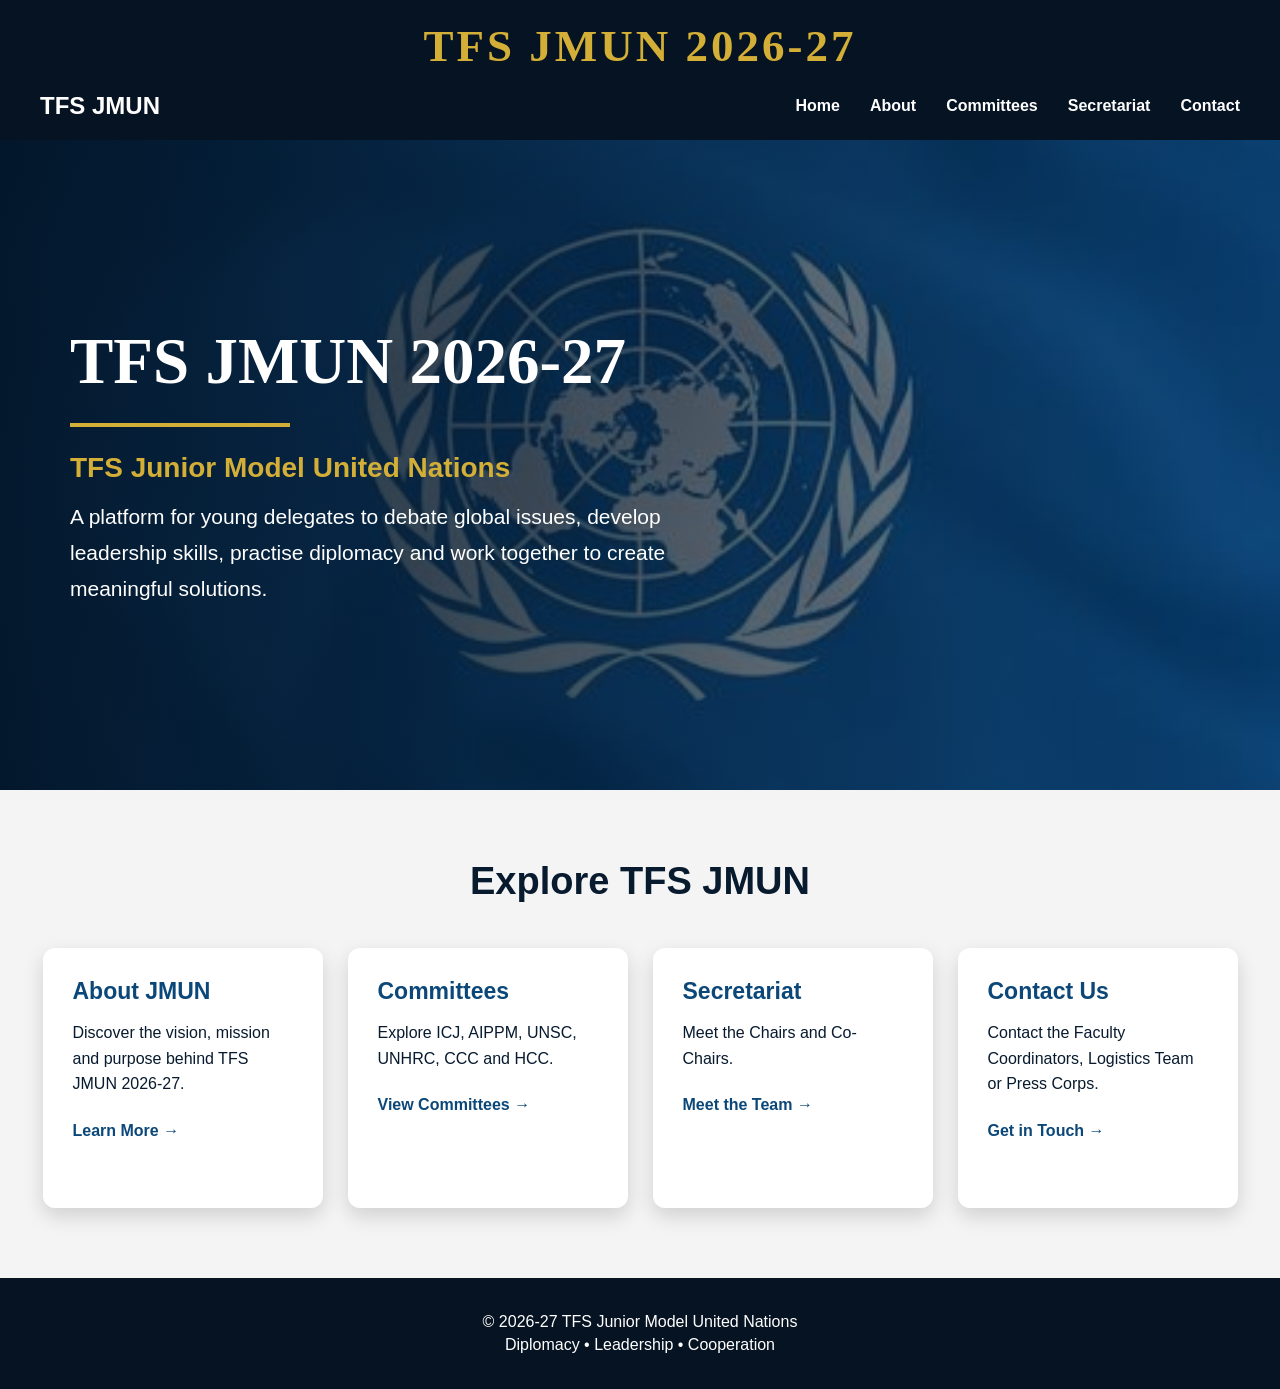
==== index.html @ 9b220b4c "Add files via upload" ====
<!DOCTYPE html>
<html lang="en">

<head>
    <meta charset="UTF-8">
    <meta name="viewport" content="width=device-width, initial-scale=1.0">
    <title>TFS JMUN 2026-27</title>

    <style>
        * {
            margin: 0;
            padding: 0;
            box-sizing: border-box;
        }

        body {
            font-family: Arial, sans-serif;
            background-color: #071a2e;
            color: white;
        }

        header {
            background-color: #061322;
            padding: 20px 40px;
        }

        .top-heading {
            text-align: center;
            color: #d4af37;
            font-family: Georgia, serif;
            font-size: 45px;
            letter-spacing: 3px;
            margin-bottom: 20px;
        }

        nav {
            display: flex;
            justify-content: space-between;
            align-items: center;
        }

        .nav-logo {
            font-size: 24px;
            font-weight: bold;
        }

        nav ul {
            list-style: none;
            display: flex;
            gap: 30px;
        }

        nav ul li a {
            color: white;
            text-decoration: none;
            font-weight: bold;
            transition: 0.3s;
        }

        nav ul li a:hover {
            color: #d4af37;
        }

        .hero {
            min-height: 650px;
            background:
                linear-gradient(
                    90deg,
                    rgba(3, 20, 38, 0.95),
                    rgba(3, 20, 38, 0.45)
                ),
                url("un-flag.jpg");
            background-size: cover;
            background-position: center;
            display: flex;
            align-items: center;
            padding: 70px;
        }

        .hero-content {
            max-width: 700px;
        }

        .hero-content h1 {
            font-family: Georgia, serif;
            font-size: 65px;
            line-height: 1.15;
            margin-bottom: 25px;
        }

        .gold-line {
            width: 220px;
            height: 4px;
            background-color: #d4af37;
            margin-bottom: 25px;
        }

        .hero-content h2 {
            font-size: 28px;
            margin-bottom: 15px;
            color: #d4af37;
        }

        .hero-content p {
            font-size: 21px;
            max-width: 600px;
            line-height: 1.7;
        }

        .information {
            background-color: #f4f4f4;
            color: #071a2e;
            padding: 70px 40px;
        }

        .information h2 {
            text-align: center;
            font-size: 38px;
            margin-bottom: 45px;
        }

        .cards {
            display: flex;
            justify-content: center;
            gap: 25px;
            flex-wrap: wrap;
        }

        .card {
            background-color: white;
            width: 280px;
            min-height: 260px;
            padding: 30px;
            border-radius: 12px;
            box-shadow: 0 8px 20px rgba(0, 0, 0, 0.15);
            transition: 0.3s;
        }

        .card:hover {
            transform: translateY(-8px);
        }

        .card h3 {
            color: #0b4778;
            font-size: 23px;
            margin-bottom: 15px;
        }

        .card p {
            line-height: 1.6;
            margin-bottom: 25px;
        }

        .card a {
            color: #0b4778;
            font-weight: bold;
            text-decoration: none;
        }

        .card a:hover {
            color: #d4af37;
        }

        footer {
            background-color: #061322;
            text-align: center;
            padding: 30px;
        }

        footer p {
            margin: 5px;
        }

        @media screen and (max-width: 800px) {
            header {
                padding: 20px;
            }

            .top-heading {
                font-size: 30px;
            }

            nav {
                flex-direction: column;
                gap: 20px;
            }

            nav ul {
                flex-wrap: wrap;
                justify-content: center;
                gap: 15px;
            }

            .hero {
                min-height: 600px;
                padding: 40px 25px;
                text-align: center;
            }

            .hero-content {
                margin: auto;
            }

            .hero-content h1 {
                font-size: 42px;
            }

            .hero-content h2 {
                font-size: 23px;
            }

            .hero-content p {
                font-size: 18px;
            }

            .gold-line {
                margin-left: auto;
                margin-right: auto;
            }
        }
    </style>
</head>

<body>

    <header>
        <h1 class="top-heading">TFS JMUN 2026-27</h1>

        <nav>
            <div class="nav-logo">TFS JMUN</div>

            <ul>
                <li><a href="index.html">Home</a></li>
                <li><a href="about.html">About</a></li>
                <li><a href="committees.html">Committees</a></li>
                <li><a href="secretariat.html">Secretariat</a></li>
                <li><a href="contact.html">Contact</a></li>
            </ul>
        </nav>
    </header>

    <main>
        <section class="hero">
            <div class="hero-content">
                <h1>TFS JMUN 2026-27</h1>

                <div class="gold-line"></div>

                <h2>TFS Junior Model United Nations</h2>

                <p>
                    A platform for young delegates to debate global issues,
                    develop leadership skills, practise diplomacy and work
                    together to create meaningful solutions.
                </p>
            </div>
        </section>

        <section class="information">
            <h2>Explore TFS JMUN</h2>

            <div class="cards">
                <div class="card">
                    <h3>About JMUN</h3>
                    <p>
                        Discover the vision, mission and purpose behind
                        TFS JMUN 2026-27.
                    </p>
                    <a href="about.html">Learn More →</a>
                </div>

                <div class="card">
                    <h3>Committees</h3>
                    <p>Explore ICJ, AIPPM, UNSC, UNHRC, CCC and HCC.</p>
                    <a href="committees.html">View Committees →</a>
                </div>

                <div class="card">
                    <h3>Secretariat</h3>
                    <p>Meet the Chairs and Co-Chairs.</p>
                    <a href="secretariat.html">Meet the Team →</a>
                </div>

                <div class="card">
                    <h3>Contact Us</h3>
                    <p>
                        Contact the Faculty Coordinators, Logistics Team
                        or Press Corps.
                    </p>
                    <a href="contact.html">Get in Touch →</a>
                </div>
            </div>
        </section>
    </main>

    <footer>
        <p>© 2026-27 TFS Junior Model United Nations</p>
        <p>Diplomacy • Leadership • Cooperation</p>
    </footer>

</body>
</html>
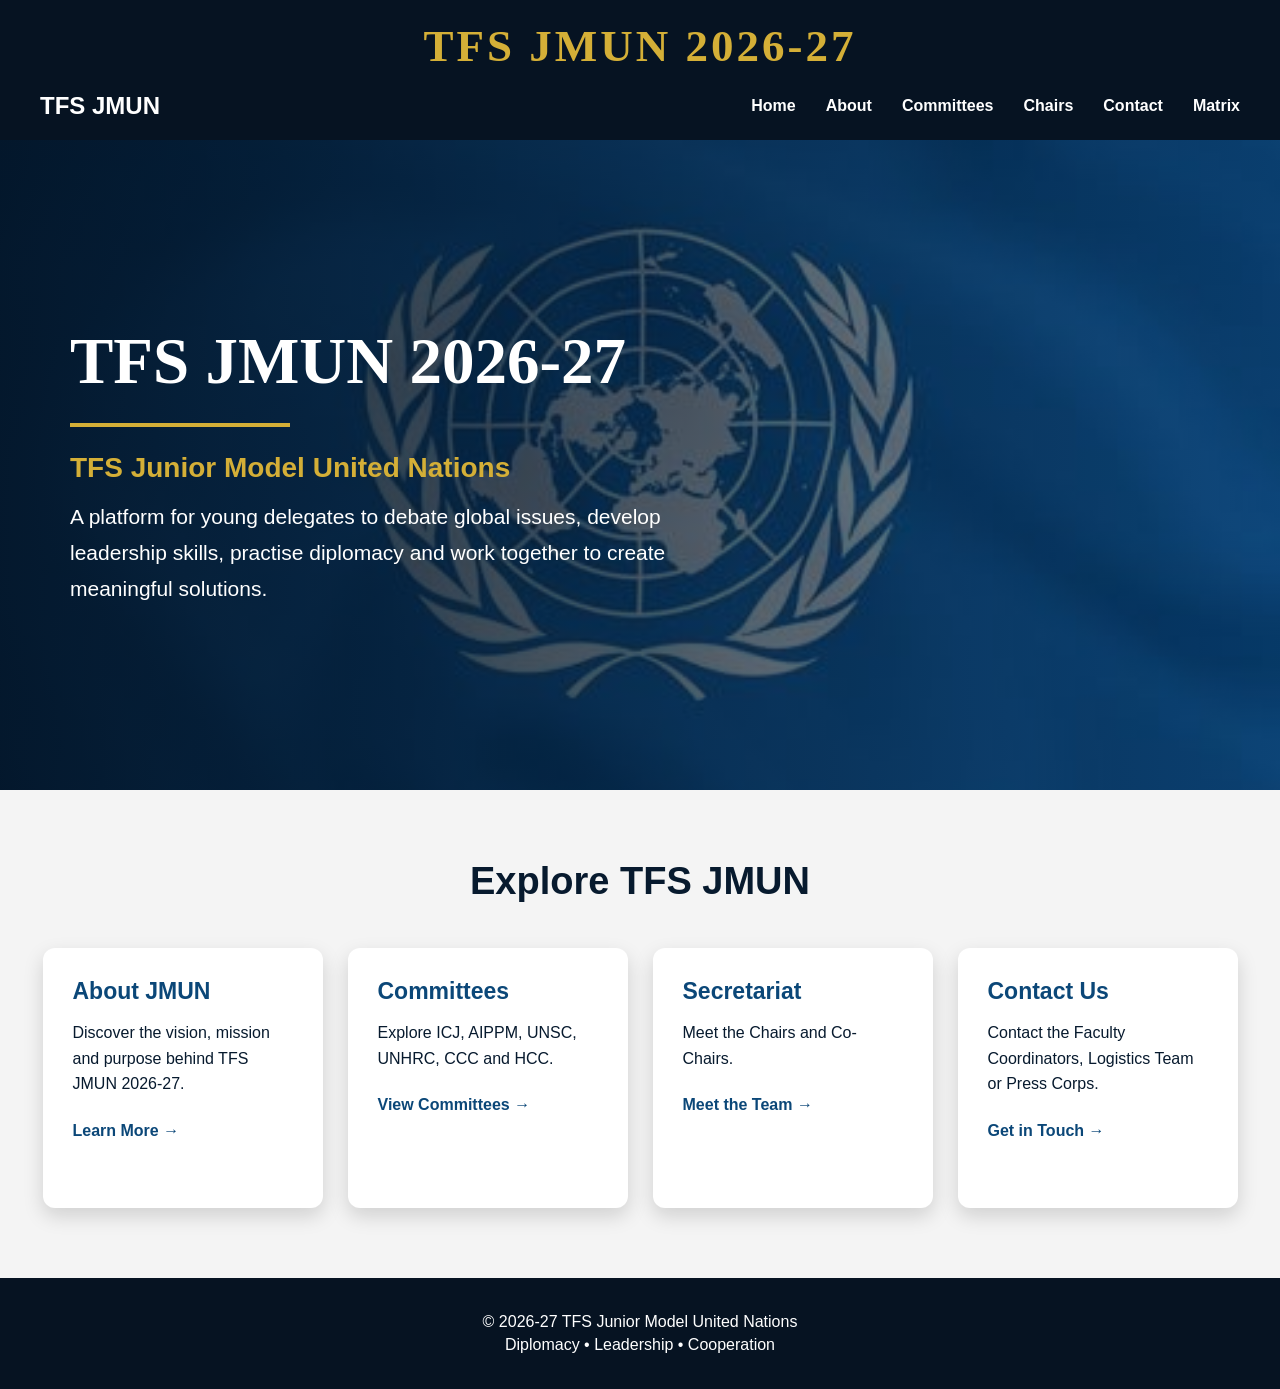
==== commit 793fd1cf: "Replace 'Secretariat' with 'Chairs' and add 'Matrix'" ====
--- a/index.html
+++ b/index.html
@@ -233,8 +233,9 @@
                 <li><a href="index.html">Home</a></li>
                 <li><a href="about.html">About</a></li>
                 <li><a href="committees.html">Committees</a></li>
-                <li><a href="secretariat.html">Secretariat</a></li>
+                <li><a href="chairs.html">Chairs</a></li>
                 <li><a href="contact.html">Contact</a></li>
+                <li><a href="matrix.html">Matrix</a></li>
             </ul>
         </nav>
     </header>
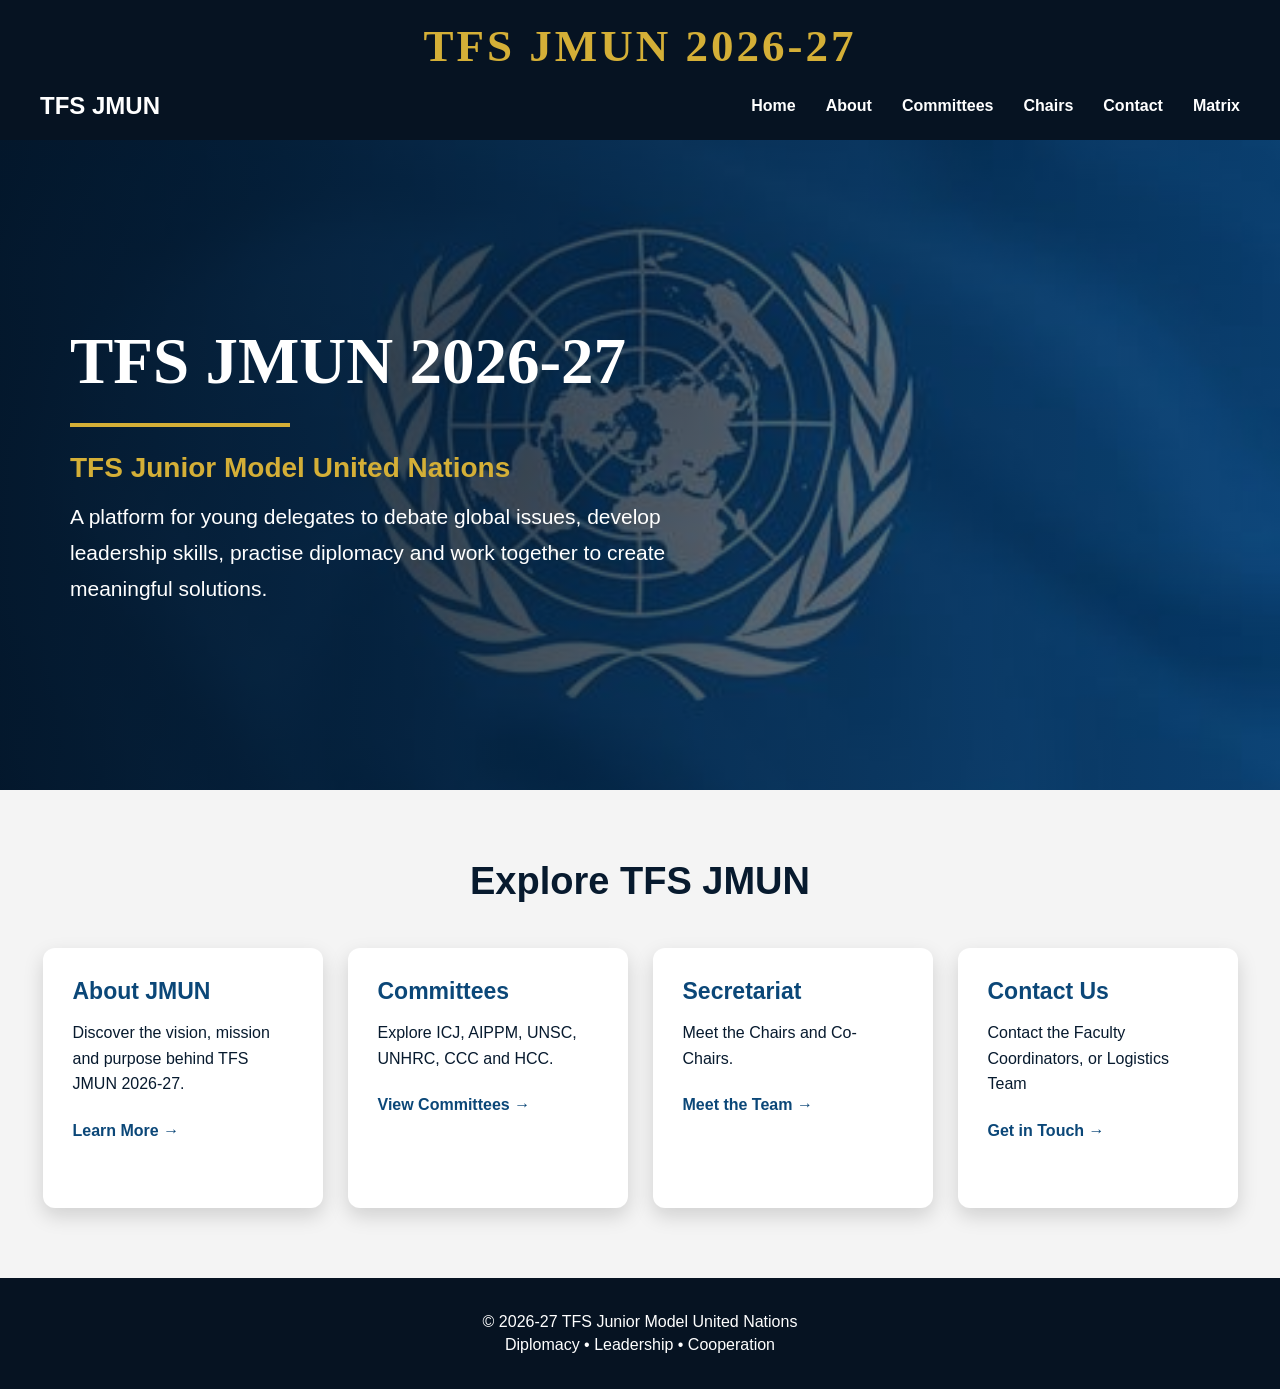
==== commit c633a016: "Remove 'or Press Corps' from contact information" ====
--- a/index.html
+++ b/index.html
@@ -285,8 +285,7 @@
                 <div class="card">
                     <h3>Contact Us</h3>
                     <p>
-                        Contact the Faculty Coordinators, Logistics Team
-                        or Press Corps.
+                        Contact the Faculty Coordinators, or Logistics Team
                     </p>
                     <a href="contact.html">Get in Touch →</a>
                 </div>
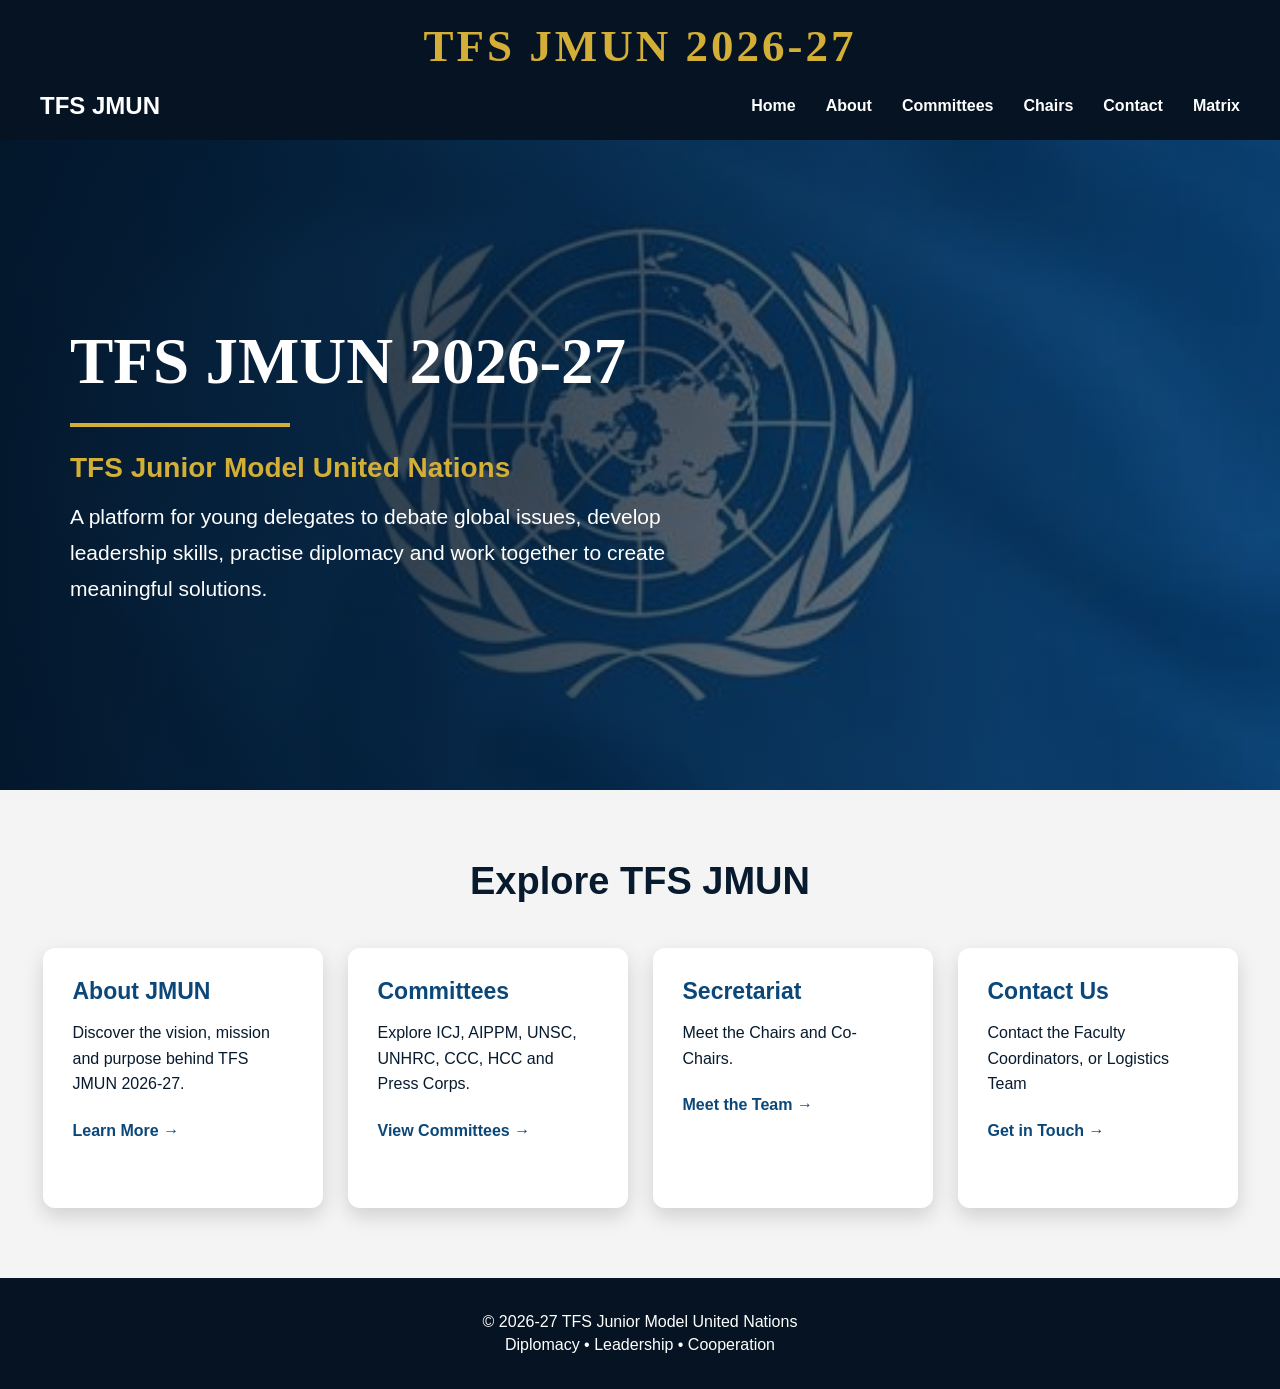
==== commit e1157116: "Add Press Corps to committees description" ====
--- a/index.html
+++ b/index.html
@@ -272,7 +272,7 @@
 
                 <div class="card">
                     <h3>Committees</h3>
-                    <p>Explore ICJ, AIPPM, UNSC, UNHRC, CCC and HCC.</p>
+                    <p>Explore ICJ, AIPPM, UNSC, UNHRC, CCC, HCC and Press Corps.</p>
                     <a href="committees.html">View Committees →</a>
                 </div>
 
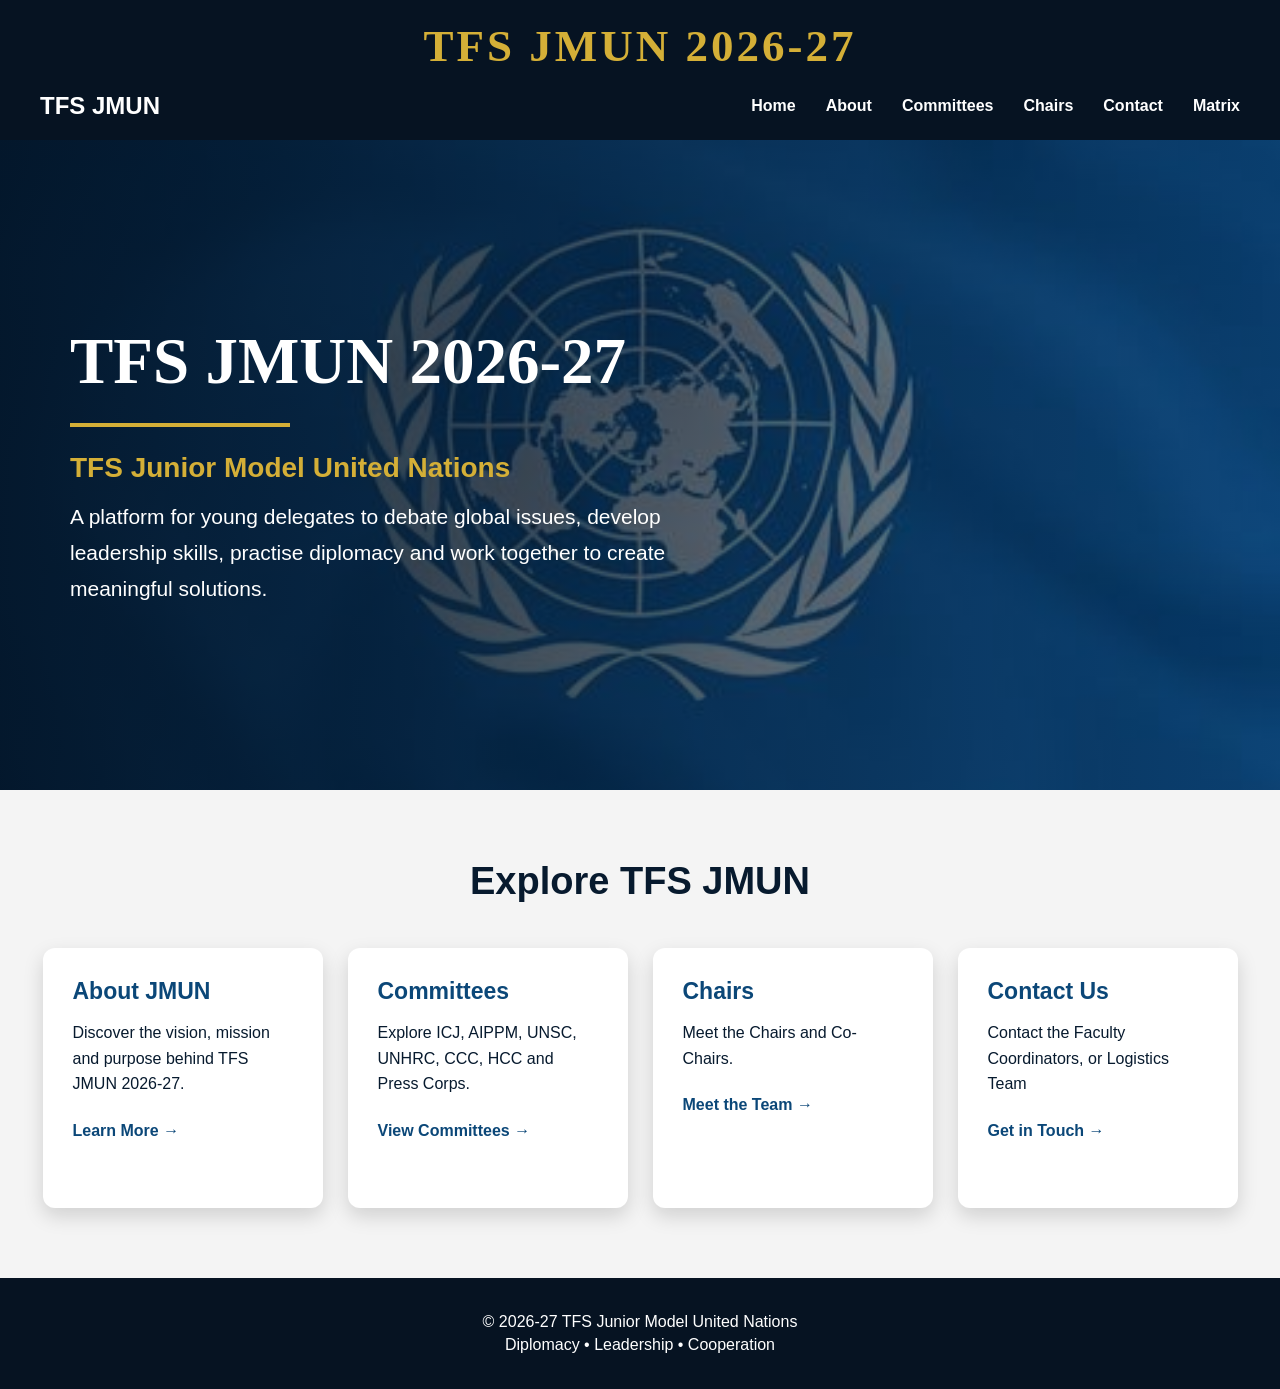
==== commit 5eacc674: "Change 'Secretariat' to 'Chairs' in index.html" ====
--- a/index.html
+++ b/index.html
@@ -277,9 +277,9 @@
                 </div>
 
                 <div class="card">
-                    <h3>Secretariat</h3>
+                    <h3>Chairs</h3>
                     <p>Meet the Chairs and Co-Chairs.</p>
-                    <a href="secretariat.html">Meet the Team →</a>
+                    <a href="chairs.html">Meet the Team →</a>
                 </div>
 
                 <div class="card">
